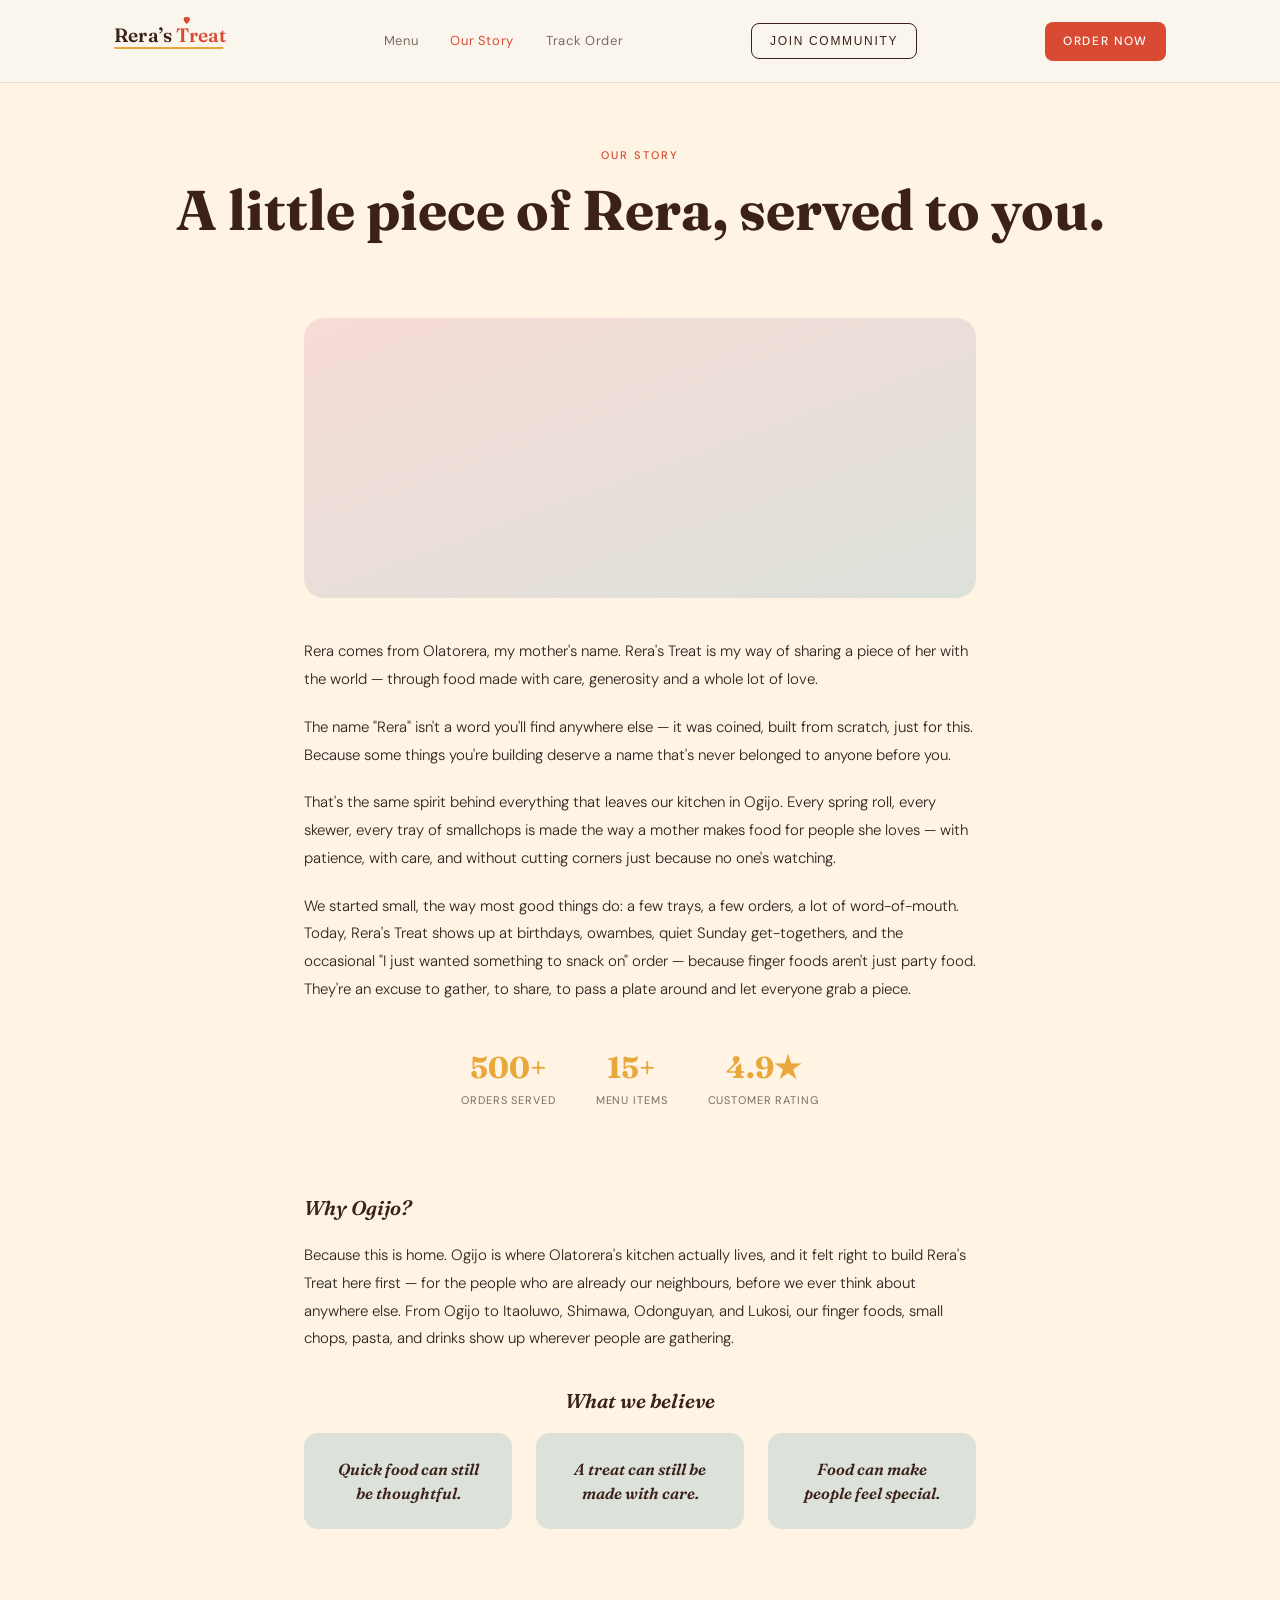
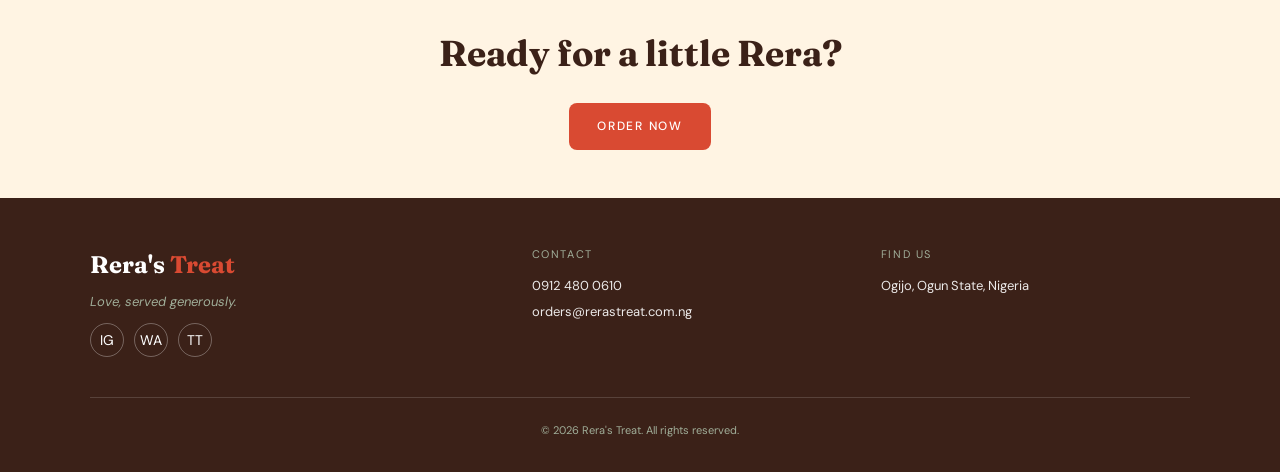
==== about.html @ f04b43b7 "Update logo/favicon to new brand mark and point API calls at Render Site was calling the retired Rai" ====
<!DOCTYPE html>
<html lang="en">
<head>
<!-- Google tag (gtag.js) -->
<script async src="https://www.googletagmanager.com/gtag/js?id=G-MVVD33NMMS"></script>
<script>
  window.dataLayer = window.dataLayer || [];
  function gtag(){dataLayer.push(arguments);}
  gtag('js', new Date());

  gtag('config', 'G-MVVD33NMMS');
</script>
<meta charset="UTF-8">
<meta name="viewport" content="width=device-width, initial-scale=1.0">
<title>Our Story — Rera's Treat</title>
<link rel="icon" type="image/svg+xml" href="favicon.svg">
<link href="https://fonts.googleapis.com/css2?family=Fraunces:wght@500;600;700&family=DM+Sans:wght@300;400;500;600&display=swap" rel="stylesheet">
<link rel="stylesheet" href="style.css">
<style>
  .about-hero{padding:4rem 1.5rem 2rem;text-align:center}
  .about-hero-title{font-size:clamp(36px,6vw,56px);font-weight:700;color:var(--green)}
  .story-wrap{max-width:720px;margin:0 auto;padding:2rem 1.5rem 5rem}
  .story-visual{background:linear-gradient(160deg,var(--pale-o),var(--pale-g));border-radius:20px;height:280px;margin-bottom:2.5rem}
  .story-body p{color:var(--black);font-size:15px;margin-bottom:1.25rem;font-weight:300;line-height:1.85}
  .story-placeholder{background:var(--pale-o);border:1px dashed var(--orange);border-radius:12px;padding:1.5rem;color:var(--muted);font-size:13px;font-style:italic}
  .stat-row{display:flex;gap:2.5rem;justify-content:center;margin-top:2.5rem}
  .stat-num{font-family:'Fraunces',serif;font-size:30px;color:var(--gold);font-weight:700;text-align:center}
  .stat-label{font-size:11px;color:var(--muted);letter-spacing:.08em;text-transform:uppercase;text-align:center}

  .believe-row{display:grid;grid-template-columns:repeat(3,1fr);gap:1.5rem;margin-top:1rem}
  .believe-card{background:var(--pale-g);border-radius:14px;padding:1.5rem;text-align:center}
  .believe-card p{font-family:'Fraunces',serif;font-style:italic;font-size:16px;color:var(--green);font-weight:600;line-height:1.5}
  @media(max-width:720px){.believe-row{grid-template-columns:1fr}}

  .closing-cta{text-align:center;padding:1rem 1.5rem 0}
  .closing-cta h2{font-size:clamp(26px,4vw,36px);color:var(--green);margin-bottom:1.25rem}

  /* Community modal */
  .community-overlay{position:fixed;inset:0;background:rgba(31,26,20,.55);display:none;align-items:center;justify-content:center;z-index:100;padding:1.5rem}
  .community-overlay.show{display:flex}
  .community-modal{background:#fff;border-radius:16px;padding:2rem;width:min(92%,460px);max-height:88vh;overflow-y:auto;position:relative}
  .community-close{position:absolute;top:14px;right:16px;background:none;border:none;font-size:20px;color:var(--muted);cursor:pointer;line-height:1}
  .community-title{font-family:'Fraunces',serif;font-size:26px;font-weight:600;color:var(--green);margin-bottom:.75rem}
  .community-intro{font-size:13px;color:var(--muted);line-height:1.7;margin-bottom:1.5rem}
  .community-error{background:#FCEAEA;border:1px solid #E7A9A9;color:#A23B3B;font-size:12px;border-radius:8px;padding:10px 12px;margin-bottom:1rem;display:none}
  .community-error.show{display:block}
  .community-success-icon{width:52px;height:52px;border-radius:50%;background:var(--pale-g);color:var(--green);font-size:24px;display:flex;align-items:center;justify-content:center;margin:0 auto 1rem}
  .community-form-group{margin-bottom:1.1rem}
  .community-label{display:block;font-size:11px;letter-spacing:.12em;text-transform:uppercase;color:var(--muted);font-weight:500;margin-bottom:6px}
  .community-input{width:100%;background:#fff;border:1px solid var(--border);border-radius:8px;padding:11px 14px;font-family:'DM Sans',sans-serif;font-size:13px;color:var(--black);transition:border-color .2s;outline:none}
  .community-input:focus{border-color:var(--orange)}
  .community-btn{width:100%;background:var(--orange);color:#fff;border:none;border-radius:8px;padding:14px;font-family:'DM Sans',sans-serif;font-size:11px;letter-spacing:.18em;text-transform:uppercase;font-weight:500;cursor:pointer;transition:background .2s,transform .2s;margin-top:.5rem}
  .community-btn:hover{background:var(--orange-dark);transform:translateY(-1px)}
  .community-btn:disabled{opacity:.6;cursor:not-allowed}
</style>
</head>
<body>

<nav>
  <div class="nav-inner">
    <a href="index.html" class="logo">
      <svg viewBox="0 0 220 62" height="40" role="img" aria-label="Rera's Treat">
        <path d="M108 5 C108 2.3 110.5 0.6 112.8 2.4 C115.1 0.6 117.6 2.3 117.6 5 C117.6 8.2 112.8 12.5 112.8 12.5 C112.8 12.5 108 8.2 108 5Z" fill="#D94A32"/>
        <text x="0" y="40" font-family="'Fraunces', Georgia, serif" font-size="30" font-weight="600" letter-spacing="0.3"><tspan fill="#3B2118">Rera&#8217;s </tspan><tspan fill="#D94A32">Treat</tspan></text>
        <rect x="0" y="48" width="170" height="3" rx="1.5" fill="#E9A83B"/>
      </svg>
    </a>
    <div class="nav-links">
      <a href="menu.html">Menu</a>
      <a href="about.html" class="active">Our Story</a>
      <a href="track-order.html">Track Order</a>
    </div>
    <button type="button" class="btn btn-outline" style="padding:10px 18px" data-open-community>Join Community</button>
    <a href="menu.html" class="btn btn-primary" style="padding:10px 18px">Order Now</a>
  </div>
</nav>

<section class="about-hero">
  <div class="eyebrow">Our Story</div>
  <h1 class="about-hero-title">A little piece of Rera, served to you.</h1>
</section>

<section class="story-wrap">
  <!-- A real photo of Rera's mother, or her kitchen/cooking, would be far more
       powerful here than a stock image — drop one in as images/olatorera.jpg
       and it'll automatically replace this placeholder (see script below). -->
  <div class="story-visual" data-photo="images/olatorera.jpg"></div>
  <div class="story-body">
    <p>Rera comes from Olatorera, my mother's name. Rera's Treat is my way of sharing a piece of her with the world — through food made with care, generosity and a whole lot of love.</p>

    <p>The name "Rera" isn't a word you'll find anywhere else — it was coined, built from scratch, just for this. Because some things you're building deserve a name that's never belonged to anyone before you.</p>

    <p>That's the same spirit behind everything that leaves our kitchen in Ogijo. Every spring roll, every skewer, every tray of smallchops is made the way a mother makes food for people she loves — with patience, with care, and without cutting corners just because no one's watching.</p>

    <p>We started small, the way most good things do: a few trays, a few orders, a lot of word-of-mouth. Today, Rera's Treat shows up at birthdays, owambes, quiet Sunday get-togethers, and the occasional "I just wanted something to snack on" order — because finger foods aren't just party food. They're an excuse to gather, to share, to pass a plate around and let everyone grab a piece.</p>
  </div>

  <div class="stat-row">
    <div><div class="stat-num">500+</div><div class="stat-label">Orders Served</div></div>
    <div><div class="stat-num">15+</div><div class="stat-label">Menu Items</div></div>
    <div><div class="stat-num">4.9★</div><div class="stat-label">Customer Rating</div></div>
  </div>
</section>

<section class="story-wrap" style="padding-top:0">
  <div class="story-body">
    <p style="font-family:'Fraunces',serif;font-style:italic;font-size:20px;color:var(--green);font-weight:600;margin-bottom:1rem">Why Ogijo?</p>
    <p>Because this is home. Ogijo is where Olatorera's kitchen actually lives, and it felt right to build Rera's Treat here first — for the people who are already our neighbours, before we ever think about anywhere else. From Ogijo to Itaoluwo, Shimawa, Odonguyan, and Lukosi, our finger foods, small chops, pasta, and drinks show up wherever people are gathering.</p>
  </div>

  <p style="font-family:'Fraunces',serif;font-style:italic;font-size:20px;color:var(--green);font-weight:600;margin:2rem 0 1rem;text-align:center">What we believe</p>
  <div class="believe-row">
    <div class="believe-card"><p>Quick food can still be thoughtful.</p></div>
    <div class="believe-card"><p>A treat can still be made with care.</p></div>
    <div class="believe-card"><p>Food can make people feel special.</p></div>
  </div>
</section>

<section class="closing-cta">
  <h2>Ready for a little Rera?</h2>
  <a href="menu.html" class="btn btn-primary">Order Now</a>
</section>

<footer>
  <div class="footer-inner">
    <div>
      <div class="footer-brand">Rera's <span style="color:var(--orange)">Treat</span></div>
      <div class="footer-slogan">Love, served generously.</div>
      <div class="footer-socials">
        <a class="footer-social-btn" href="https://www.instagram.com/rerastreats" target="_blank" title="Instagram">IG</a>
        <a class="footer-social-btn" href="https://wa.me/2349124800610" target="_blank" title="WhatsApp">WA</a>
        <a class="footer-social-btn" href="https://www.tiktok.com/@fingerfoodinogijo" target="_blank" title="TikTok">TT</a>
      </div>
    </div>
    <div>
      <div class="footer-col-title">Contact</div>
      <div class="footer-line">0912 480 0610</div>
      <div class="footer-line">orders@rerastreat.com.ng</div>
    </div>
    <div>
      <div class="footer-col-title">Find Us</div>
      <div class="footer-line">Ogijo, Ogun State, Nigeria</div>
    </div>
  </div>
  <div class="footer-bottom">© 2026 Rera's Treat. All rights reserved.</div>
</footer>

<div class="community-overlay" id="communityOverlay">
  <div class="community-modal">
    <button class="community-close" id="communityClose" aria-label="Close">×</button>
    <h3 class="community-title">Join the Rera's Treat Community</h3>
    <p class="community-intro">We're building something for Ogijo — and honestly, it's better built with you than without you. Join the community and be the first to know when we open, get early perks, and help shape what's on the menu.</p>

    <div class="community-error" id="communityError"></div>

    <div id="communitySuccessState" style="display:none;text-align:center">
      <div class="community-success-icon">✓</div>
      <p style="font-size:13px;color:var(--muted)">You're in! Keep an eye on your phone/email — a welcome message is on its way.</p>
    </div>

    <form id="communityForm">
      <div class="community-form-group">
        <label class="community-label">Name</label>
        <input class="community-input" type="text" id="communityName" required>
      </div>
      <div class="community-form-group">
        <label class="community-label">Phone (WhatsApp) or Email</label>
        <input class="community-input" type="text" id="communityContact" placeholder="0912 345 6789 or you@email.com" required>
      </div>
      <div class="community-form-group">
        <label class="community-label">Town</label>
        <select class="community-input" id="communityTown" required>
          <option value="">Select your town</option>
          <option value="OGIJO">Ogijo</option>
          <option value="ITAOLUWO">Itaoluwo</option>
          <option value="SHIMAWA">Shimawa</option>
          <option value="ODONGUYAN">Odonguyan</option>
          <option value="LUKOSI">Lukosi</option>
        </select>
      </div>
      <div class="community-form-group">
        <label class="community-label">What are you most excited to try? (optional)</label>
        <select class="community-input" id="communityMenuInterest">
          <option value="">No preference</option>
          <option value="SMALL_CHOPS">Small chops</option>
          <option value="FINGER_FOODS">Finger foods</option>
          <option value="PASTA">Pasta</option>
          <option value="DRINKS">Drinks</option>
        </select>
      </div>
      <button type="submit" class="community-btn" id="communitySubmit">Join the Community</button>
    </form>
  </div>
</div>

<script>
  // Auto-swap the story visual placeholder for a real photo once one is
  // added to /images (e.g. images/olatorera.jpg).
  document.querySelectorAll('.story-visual[data-photo]').forEach(el => {
    const img = new Image();
    img.onload = () => {
      el.style.backgroundImage = `url('${el.dataset.photo}')`;
      el.style.backgroundSize = 'cover';
      el.style.backgroundPosition = 'center';
    };
    img.src = el.dataset.photo;
  });

  const COMMUNITY_API_ORIGIN = 'https://reraos.onrender.com';

  const communityOverlay = document.getElementById('communityOverlay');
  const communityClose = document.getElementById('communityClose');
  const communityForm = document.getElementById('communityForm');
  const communityError = document.getElementById('communityError');
  const communitySuccessState = document.getElementById('communitySuccessState');
  const communitySubmit = document.getElementById('communitySubmit');

  document.querySelectorAll('[data-open-community]').forEach(btn => {
    btn.addEventListener('click', () => {
      communityOverlay.classList.add('show');
    });
  });

  communityClose.addEventListener('click', () => {
    communityOverlay.classList.remove('show');
  });

  communityOverlay.addEventListener('click', (e) => {
    if (e.target === communityOverlay) communityOverlay.classList.remove('show');
  });

  communityForm.addEventListener('submit', async (e) => {
    e.preventDefault();
    communityError.textContent = '';
    communityError.classList.remove('show');

    const name = document.getElementById('communityName').value.trim();
    const contact = document.getElementById('communityContact').value.trim();
    const town = document.getElementById('communityTown').value;
    const menuInterest = document.getElementById('communityMenuInterest').value;

    if (!name || !contact || !town) {
      communityError.textContent = 'Please fill in your name, contact, and town.';
      communityError.classList.add('show');
      return;
    }

    communitySubmit.disabled = true;
    communitySubmit.textContent = 'Joining…';

    try {
      const res = await fetch(`${COMMUNITY_API_ORIGIN}/community`, {
        method: 'POST',
        headers: { 'Content-Type': 'application/json' },
        body: JSON.stringify({
          name,
          contact,
          town,
          menuInterest: menuInterest || undefined,
        }),
      });

      if (!res.ok) {
        const body = await res.json().catch(() => null);
        throw new Error(body?.message || 'Something went wrong. Please try again.');
      }

      communityForm.style.display = 'none';
      communitySuccessState.style.display = 'block';
    } catch (err) {
      communityError.textContent = err.message || 'Something went wrong. Please try again.';
      communityError.classList.add('show');
    } finally {
      communitySubmit.disabled = false;
      communitySubmit.textContent = 'Join the Community';
    }
  });
</script>

</body>
</html>
---- style.css ----
:root{
  --green:#3B2118;
  --orange:#D94A32;
  --orange-dark:#B23D29;
  --leaf:#A0AE99;
  --pale-g:#DCE1DA;
  --pale-o:#F7DBD6;
  --border:#E5DED2;
  --black:#2B2420;
  --muted:#7A6A60;
  --cream:#FFF4E3;
  --gold:#E9A83B;
}
*{box-sizing:border-box;margin:0;padding:0}
body{font-family:'DM Sans',sans-serif;color:var(--black);background:var(--cream);line-height:1.6}
h1,h2,h3{font-family:'Fraunces',serif;}
a{text-decoration:none;color:inherit}
.wrap{max-width:1100px;margin:0 auto;padding:0 1.5rem}
.eyebrow{font-size:11px;letter-spacing:.18em;text-transform:uppercase;color:var(--orange);font-weight:500}

/* NAV */
nav{position:sticky;top:0;z-index:50;background:rgba(250,246,238,.92);backdrop-filter:blur(6px);border-bottom:1px solid var(--border)}
.nav-inner{max-width:1100px;margin:0 auto;padding:1rem 1.5rem;display:flex;justify-content:space-between;align-items:center}
.logo{font-family:'Fraunces',serif;font-size:22px;font-weight:700;color:var(--green)}
.logo span{color:var(--orange)}
.nav-links{display:flex;gap:2rem;font-size:13px;letter-spacing:.05em}
.nav-links a{color:var(--muted);transition:color .2s}
.nav-links a:hover,.nav-links a.active{color:var(--orange)}

.btn{display:inline-block;padding:14px 28px;border-radius:8px;font-size:12px;letter-spacing:.14em;text-transform:uppercase;font-weight:500;cursor:pointer;transition:.2s;border:none}
.btn-primary{background:var(--orange);color:#fff}
.btn-primary:hover{background:var(--orange-dark);transform:translateY(-1px)}
.btn-outline{background:transparent;border:1px solid var(--green);color:var(--green)}
.btn-outline:hover{background:var(--green);color:#fff}

.section{padding:5rem 1.5rem}
.section-head{text-align:center;max-width:560px;margin:0 auto 3rem}
.section-title{font-size:clamp(30px,5vw,44px);font-weight:600;color:var(--green);margin-top:6px}

/* FOOTER */
footer{background:var(--green);color:#fff;padding:3rem 1.5rem 2rem;margin-top:3rem}
.footer-inner{max-width:1100px;margin:0 auto;display:grid;grid-template-columns:1.3fr 1fr 1fr;gap:2.5rem}
.footer-brand{font-family:'Fraunces',serif;font-size:24px;font-weight:700}
.footer-slogan{color:var(--leaf);font-size:13px;font-style:italic;margin-top:8px;max-width:260px}
.footer-col-title{font-size:11px;letter-spacing:.14em;text-transform:uppercase;color:var(--leaf);margin-bottom:12px}
.footer-line{font-size:13px;color:#fff;opacity:.9;margin-bottom:6px}
.footer-socials{display:flex;gap:10px;margin-top:10px}
.footer-social-btn{width:34px;height:34px;border-radius:50%;border:1px solid rgba(255,255,255,.3);display:flex;align-items:center;justify-content:center;font-size:14px;transition:.2s}
.footer-social-btn:hover{background:var(--orange);border-color:var(--orange)}
.footer-bottom{max-width:1100px;margin:2.5rem auto 0;padding-top:1.5rem;border-top:1px solid rgba(255,255,255,.15);font-size:11px;color:var(--leaf);text-align:center}

@media(max-width:720px){
  .nav-links{display:none}
  .footer-inner{grid-template-columns:1fr;gap:2rem}
}
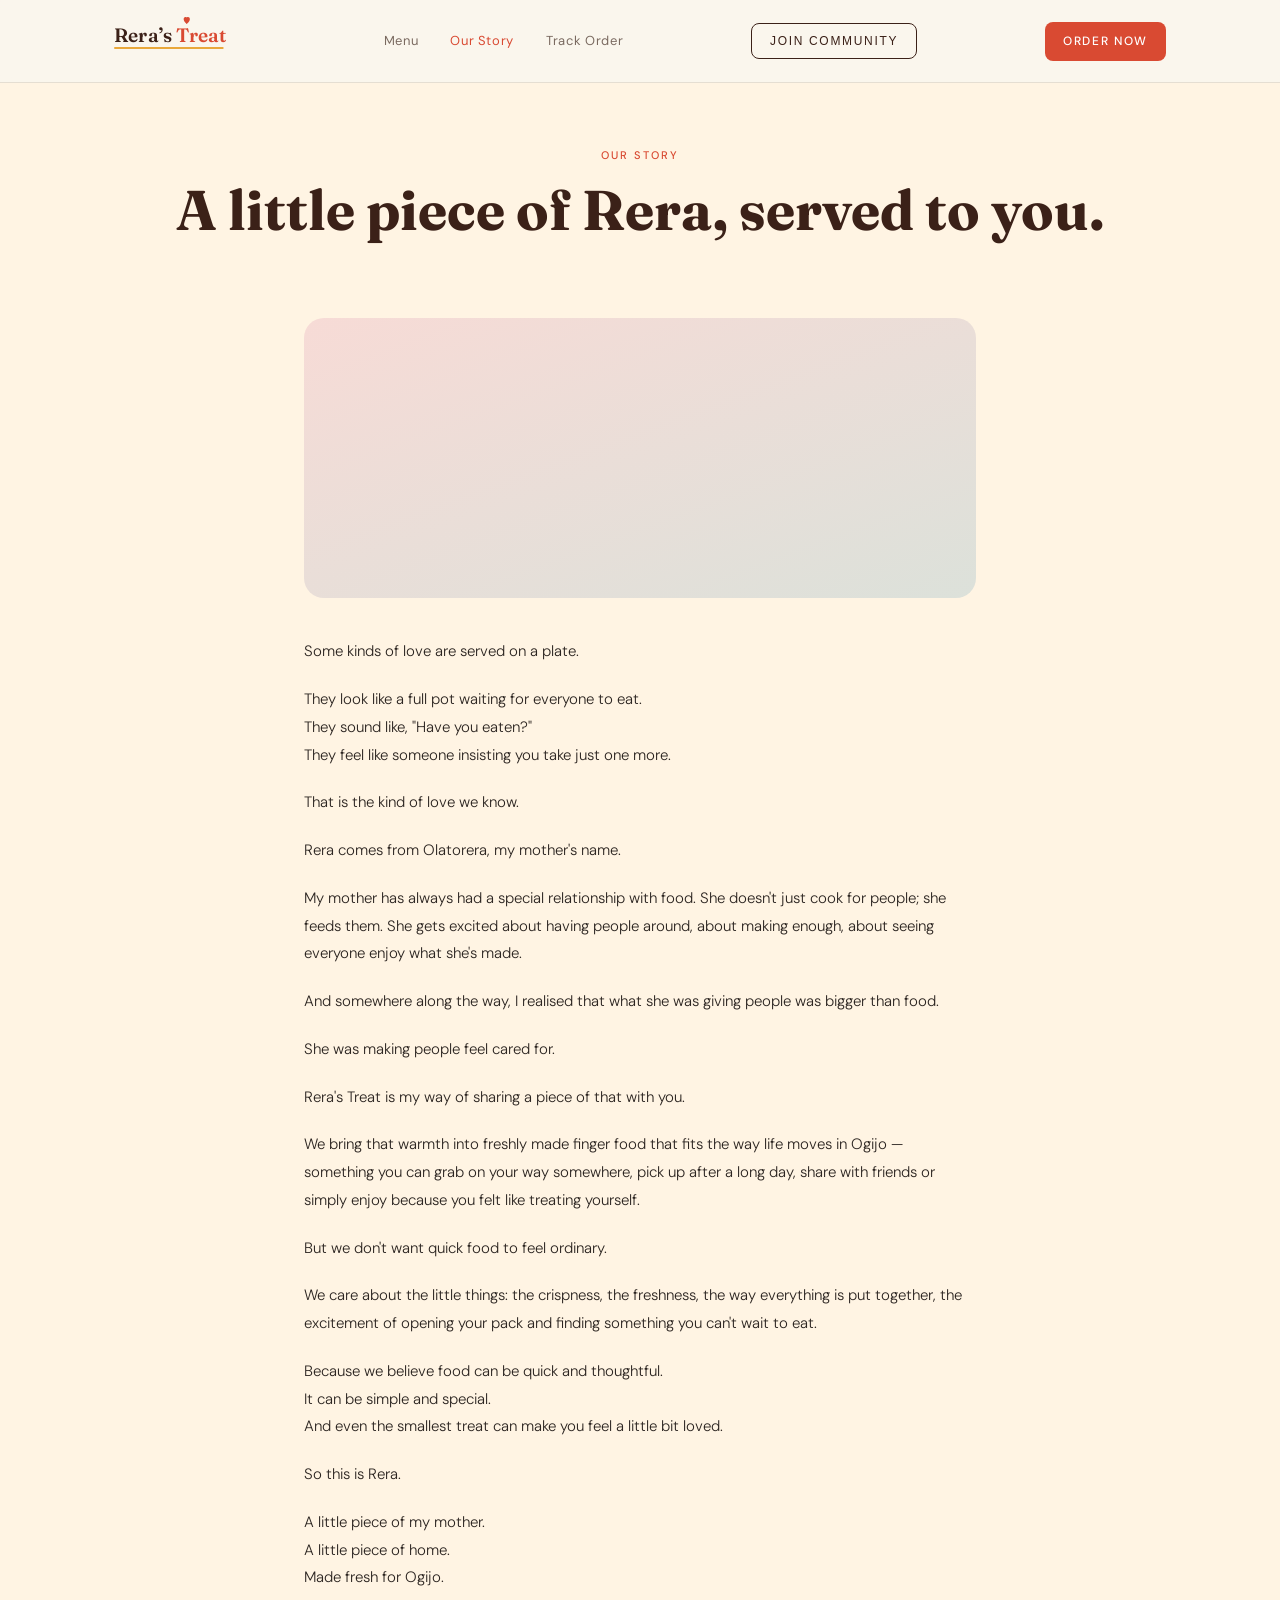
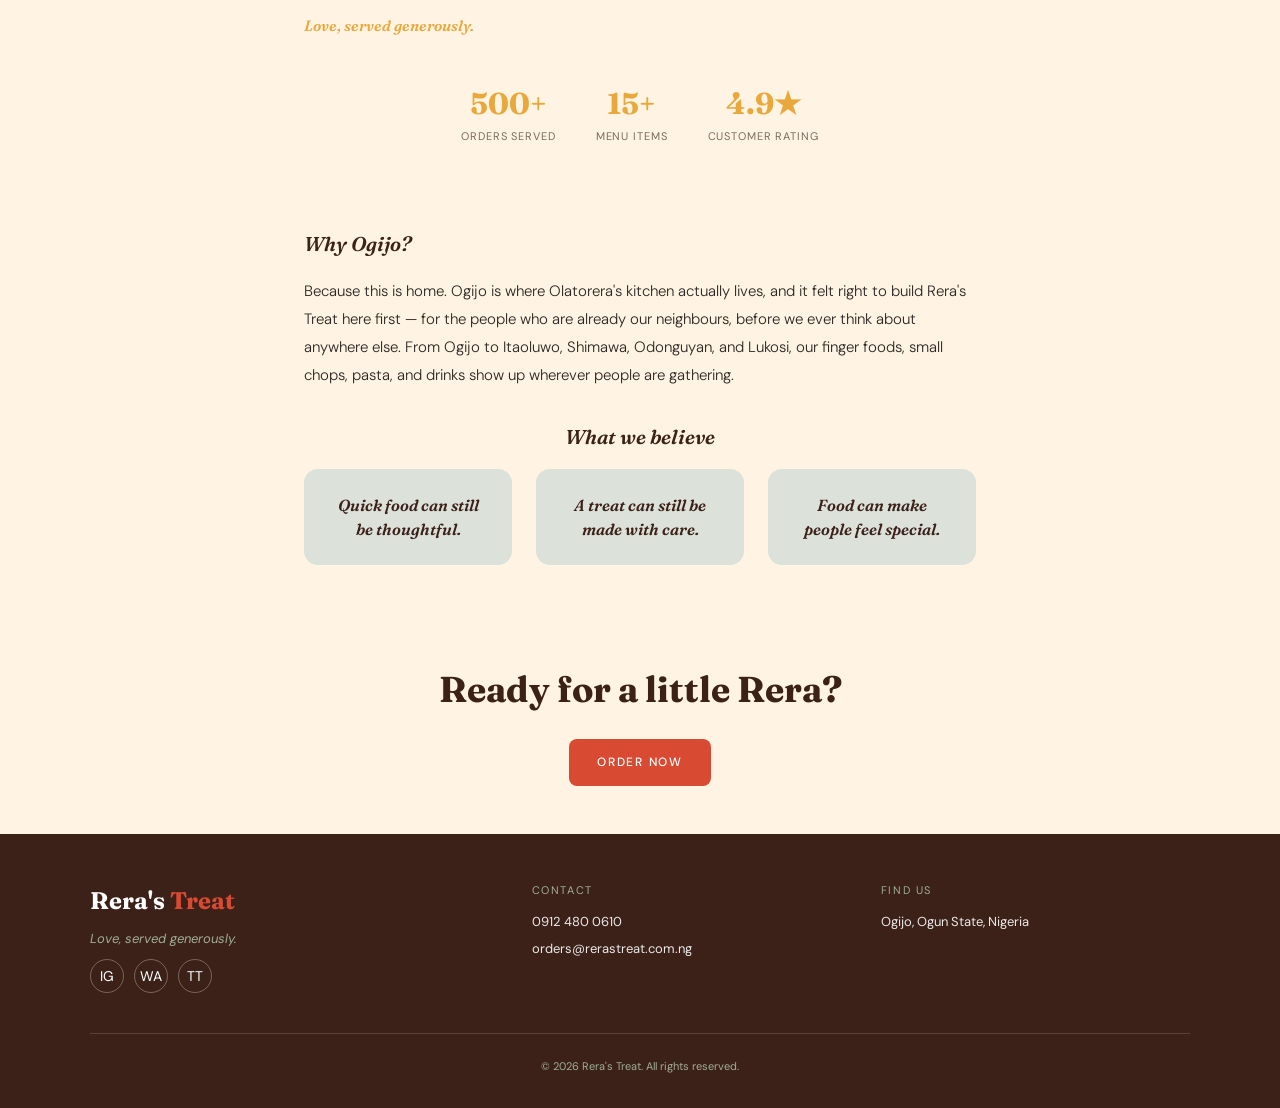
==== commit c75573b4: "Fix RSVP page styling, restructure homepage hero, rewrite Our Story - events.html/feedback.html refe" ====
--- a/about.html
+++ b/about.html
@@ -86,13 +86,41 @@
        and it'll automatically replace this placeholder (see script below). -->
   <div class="story-visual" data-photo="images/olatorera.jpg"></div>
   <div class="story-body">
-    <p>Rera comes from Olatorera, my mother's name. Rera's Treat is my way of sharing a piece of her with the world — through food made with care, generosity and a whole lot of love.</p>
-
-    <p>The name "Rera" isn't a word you'll find anywhere else — it was coined, built from scratch, just for this. Because some things you're building deserve a name that's never belonged to anyone before you.</p>
-
-    <p>That's the same spirit behind everything that leaves our kitchen in Ogijo. Every spring roll, every skewer, every tray of smallchops is made the way a mother makes food for people she loves — with patience, with care, and without cutting corners just because no one's watching.</p>
-
-    <p>We started small, the way most good things do: a few trays, a few orders, a lot of word-of-mouth. Today, Rera's Treat shows up at birthdays, owambes, quiet Sunday get-togethers, and the occasional "I just wanted something to snack on" order — because finger foods aren't just party food. They're an excuse to gather, to share, to pass a plate around and let everyone grab a piece.</p>
+    <p>Some kinds of love are served on a plate.</p>
+
+    <p>They look like a full pot waiting for everyone to eat.<br>
+    They sound like, "Have you eaten?"<br>
+    They feel like someone insisting you take just one more.</p>
+
+    <p>That is the kind of love we know.</p>
+
+    <p>Rera comes from Olatorera, my mother's name.</p>
+
+    <p>My mother has always had a special relationship with food. She doesn't just cook for people; she feeds them. She gets excited about having people around, about making enough, about seeing everyone enjoy what she's made.</p>
+
+    <p>And somewhere along the way, I realised that what she was giving people was bigger than food.</p>
+
+    <p>She was making people feel cared for.</p>
+
+    <p>Rera's Treat is my way of sharing a piece of that with you.</p>
+
+    <p>We bring that warmth into freshly made finger food that fits the way life moves in Ogijo — something you can grab on your way somewhere, pick up after a long day, share with friends or simply enjoy because you felt like treating yourself.</p>
+
+    <p>But we don't want quick food to feel ordinary.</p>
+
+    <p>We care about the little things: the crispness, the freshness, the way everything is put together, the excitement of opening your pack and finding something you can't wait to eat.</p>
+
+    <p>Because we believe food can be quick and thoughtful.<br>
+    It can be simple and special.<br>
+    And even the smallest treat can make you feel a little bit loved.</p>
+
+    <p>So this is Rera.</p>
+
+    <p>A little piece of my mother.<br>
+    A little piece of home.<br>
+    Made fresh for Ogijo.</p>
+
+    <p style="font-family:'Fraunces',serif;font-style:italic;color:var(--gold);font-weight:600">Love, served generously.</p>
   </div>
 
   <div class="stat-row">
@@ -149,7 +177,7 @@
   <div class="community-modal">
     <button class="community-close" id="communityClose" aria-label="Close">×</button>
     <h3 class="community-title">Join the Rera's Treat Community</h3>
-    <p class="community-intro">We're building something for Ogijo — and honestly, it's better built with you than without you. Join the community and be the first to know when we open, get early perks, and help shape what's on the menu.</p>
+    <p class="community-intro">We&rsquo;re bringing a little piece of Rera to Ogijo, and we&rsquo;d love to have you at the table. Join our community to be the first to know when we open, enjoy early treats and perks, and help us decide what we&rsquo;ll be serving.</p>
 
     <div class="community-error" id="communityError"></div>
 
@@ -277,5 +305,6 @@
   });
 </script>
 
+<script src="nav-events.js" defer></script>
 </body>
 </html>
--- a/style.css
+++ b/style.css
@@ -26,6 +26,8 @@
 .nav-links{display:flex;gap:2rem;font-size:13px;letter-spacing:.05em}
 .nav-links a{color:var(--muted);transition:color .2s}
 .nav-links a:hover,.nav-links a.active{color:var(--orange)}
+.nav-event-link{color:var(--orange)!important;font-weight:600;animation:navEventPulse 2.4s ease-in-out infinite}
+@keyframes navEventPulse{0%,100%{opacity:1}50%{opacity:.55}}
 
 .btn{display:inline-block;padding:14px 28px;border-radius:8px;font-size:12px;letter-spacing:.14em;text-transform:uppercase;font-weight:500;cursor:pointer;transition:.2s;border:none}
 .btn-primary{background:var(--orange);color:#fff}
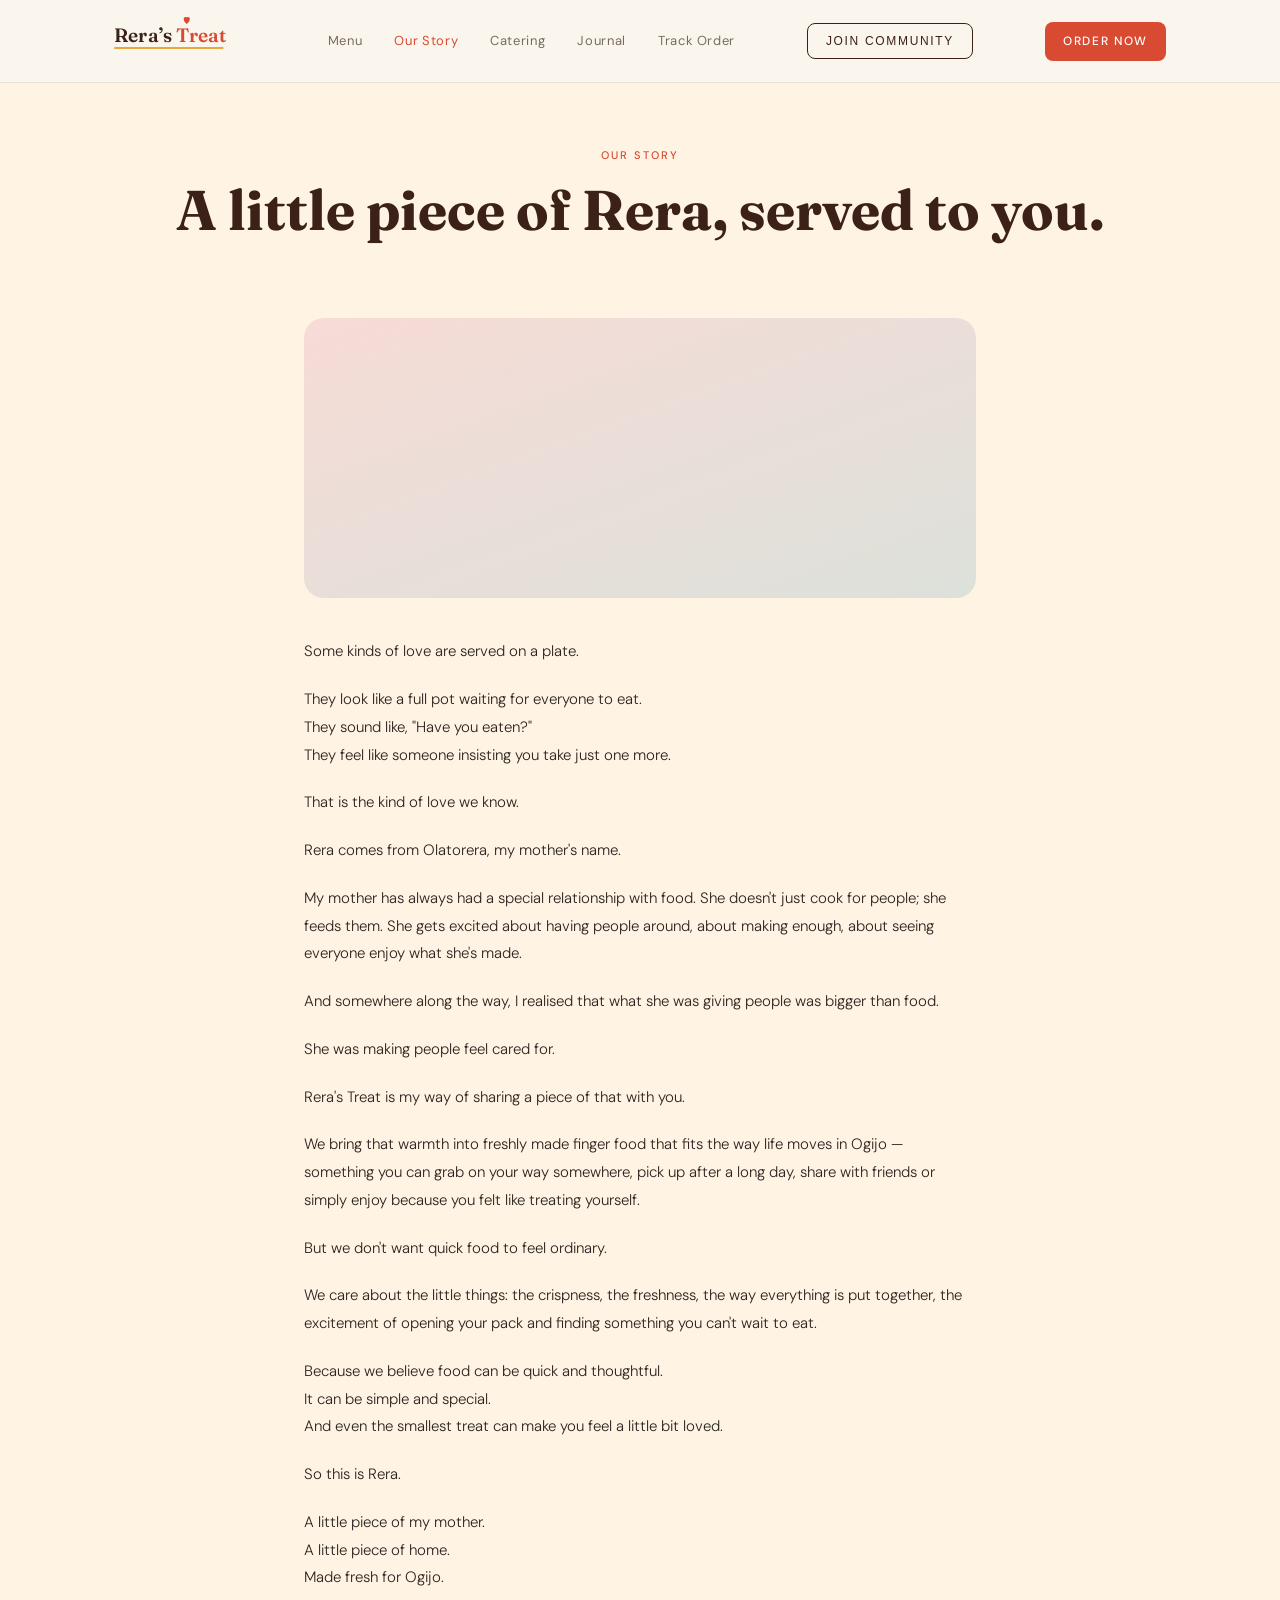
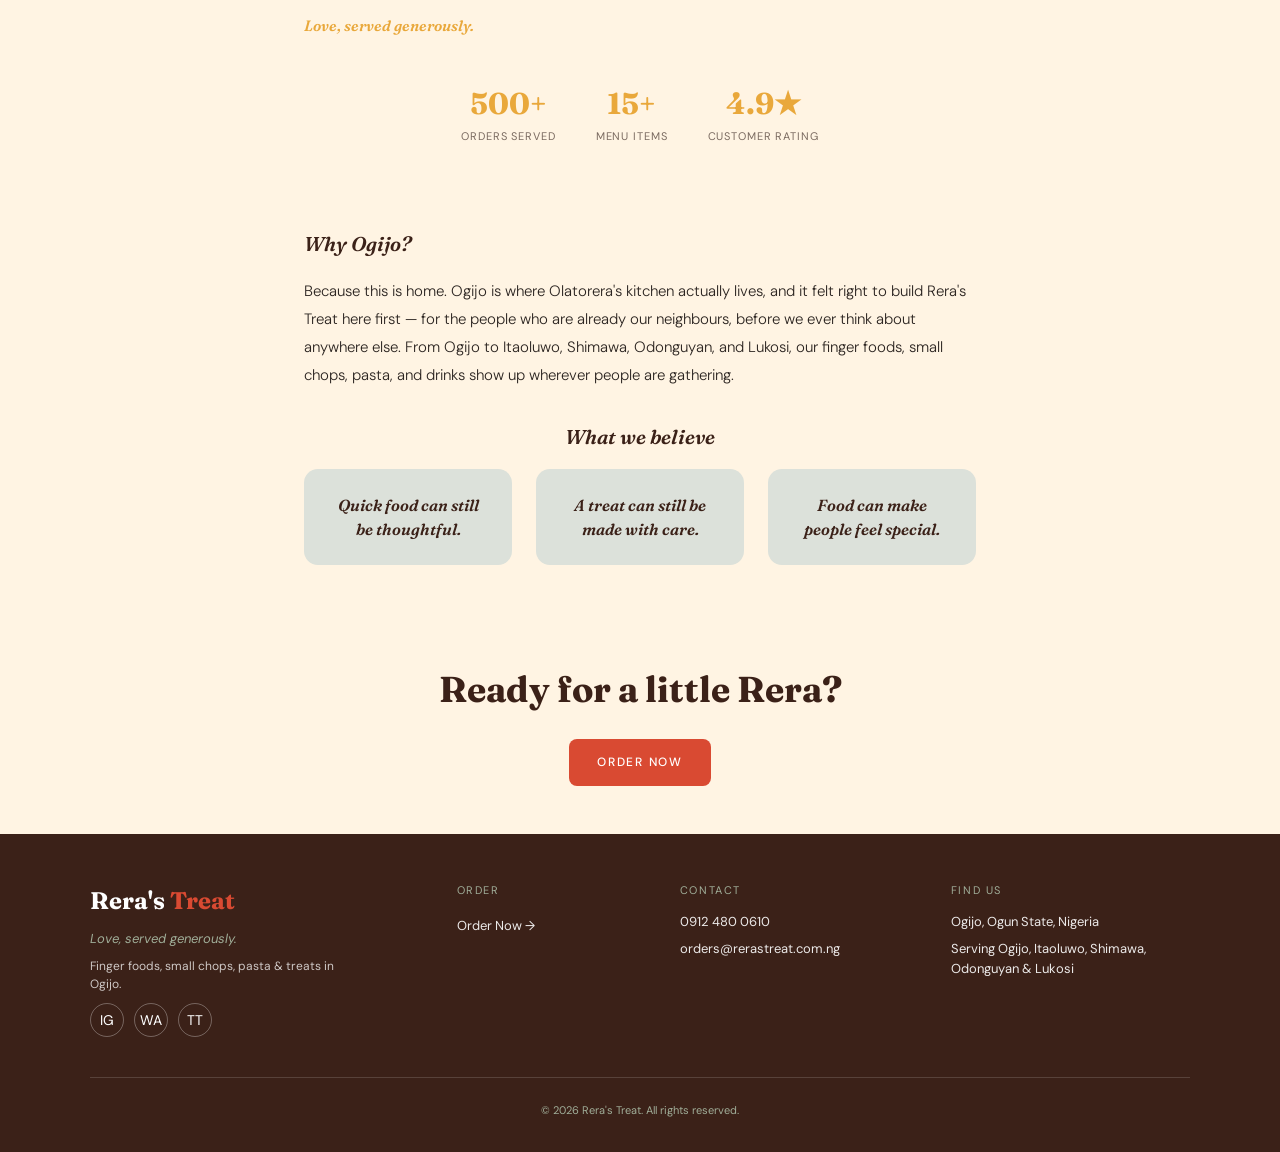
==== commit c62b86f0: "Add public Journal (blog) pages New journal.html handles both /journal (list) and /journal/:slug (de" ====
--- a/about.html
+++ b/about.html
@@ -68,6 +68,8 @@
     <div class="nav-links">
       <a href="menu.html">Menu</a>
       <a href="about.html" class="active">Our Story</a>
+      <a href="catering.html">Catering</a>
+      <a href="journal.html">Journal</a>
       <a href="track-order.html">Track Order</a>
     </div>
     <button type="button" class="btn btn-outline" style="padding:10px 18px" data-open-community>Join Community</button>
@@ -154,6 +156,7 @@
     <div>
       <div class="footer-brand">Rera's <span style="color:var(--orange)">Treat</span></div>
       <div class="footer-slogan">Love, served generously.</div>
+      <p class="footer-desc">Finger foods, small chops, pasta &amp; treats in Ogijo.</p>
       <div class="footer-socials">
         <a class="footer-social-btn" href="https://www.instagram.com/rerastreats" target="_blank" title="Instagram">IG</a>
         <a class="footer-social-btn" href="https://wa.me/2349124800610" target="_blank" title="WhatsApp">WA</a>
@@ -161,6 +164,10 @@
       </div>
     </div>
     <div>
+      <div class="footer-col-title">Order</div>
+      <a class="footer-line" href="/menu.html">Order Now →</a>
+    </div>
+    <div>
       <div class="footer-col-title">Contact</div>
       <div class="footer-line">0912 480 0610</div>
       <div class="footer-line">orders@rerastreat.com.ng</div>
@@ -168,6 +175,7 @@
     <div>
       <div class="footer-col-title">Find Us</div>
       <div class="footer-line">Ogijo, Ogun State, Nigeria</div>
+      <div class="footer-line">Serving Ogijo, Itaoluwo, Shimawa, Odonguyan &amp; Lukosi</div>
     </div>
   </div>
   <div class="footer-bottom">© 2026 Rera's Treat. All rights reserved.</div>
--- a/style.css
+++ b/style.css
@@ -41,11 +41,14 @@
 
 /* FOOTER */
 footer{background:var(--green);color:#fff;padding:3rem 1.5rem 2rem;margin-top:3rem}
-.footer-inner{max-width:1100px;margin:0 auto;display:grid;grid-template-columns:1.3fr 1fr 1fr;gap:2.5rem}
+.footer-inner{max-width:1100px;margin:0 auto;display:grid;grid-template-columns:1.4fr .8fr 1fr 1fr;gap:2rem}
 .footer-brand{font-family:'Fraunces',serif;font-size:24px;font-weight:700}
 .footer-slogan{color:var(--leaf);font-size:13px;font-style:italic;margin-top:8px;max-width:260px}
+.footer-desc{font-size:12px;color:#fff;opacity:.75;margin-top:8px;max-width:260px;line-height:1.5}
 .footer-col-title{font-size:11px;letter-spacing:.14em;text-transform:uppercase;color:var(--leaf);margin-bottom:12px}
 .footer-line{font-size:13px;color:#fff;opacity:.9;margin-bottom:6px}
+.footer-line a, a.footer-line{color:#fff;text-decoration:none}
+.footer-line a:hover, a.footer-line:hover{color:var(--orange)}
 .footer-socials{display:flex;gap:10px;margin-top:10px}
 .footer-social-btn{width:34px;height:34px;border-radius:50%;border:1px solid rgba(255,255,255,.3);display:flex;align-items:center;justify-content:center;font-size:14px;transition:.2s}
 .footer-social-btn:hover{background:var(--orange);border-color:var(--orange)}
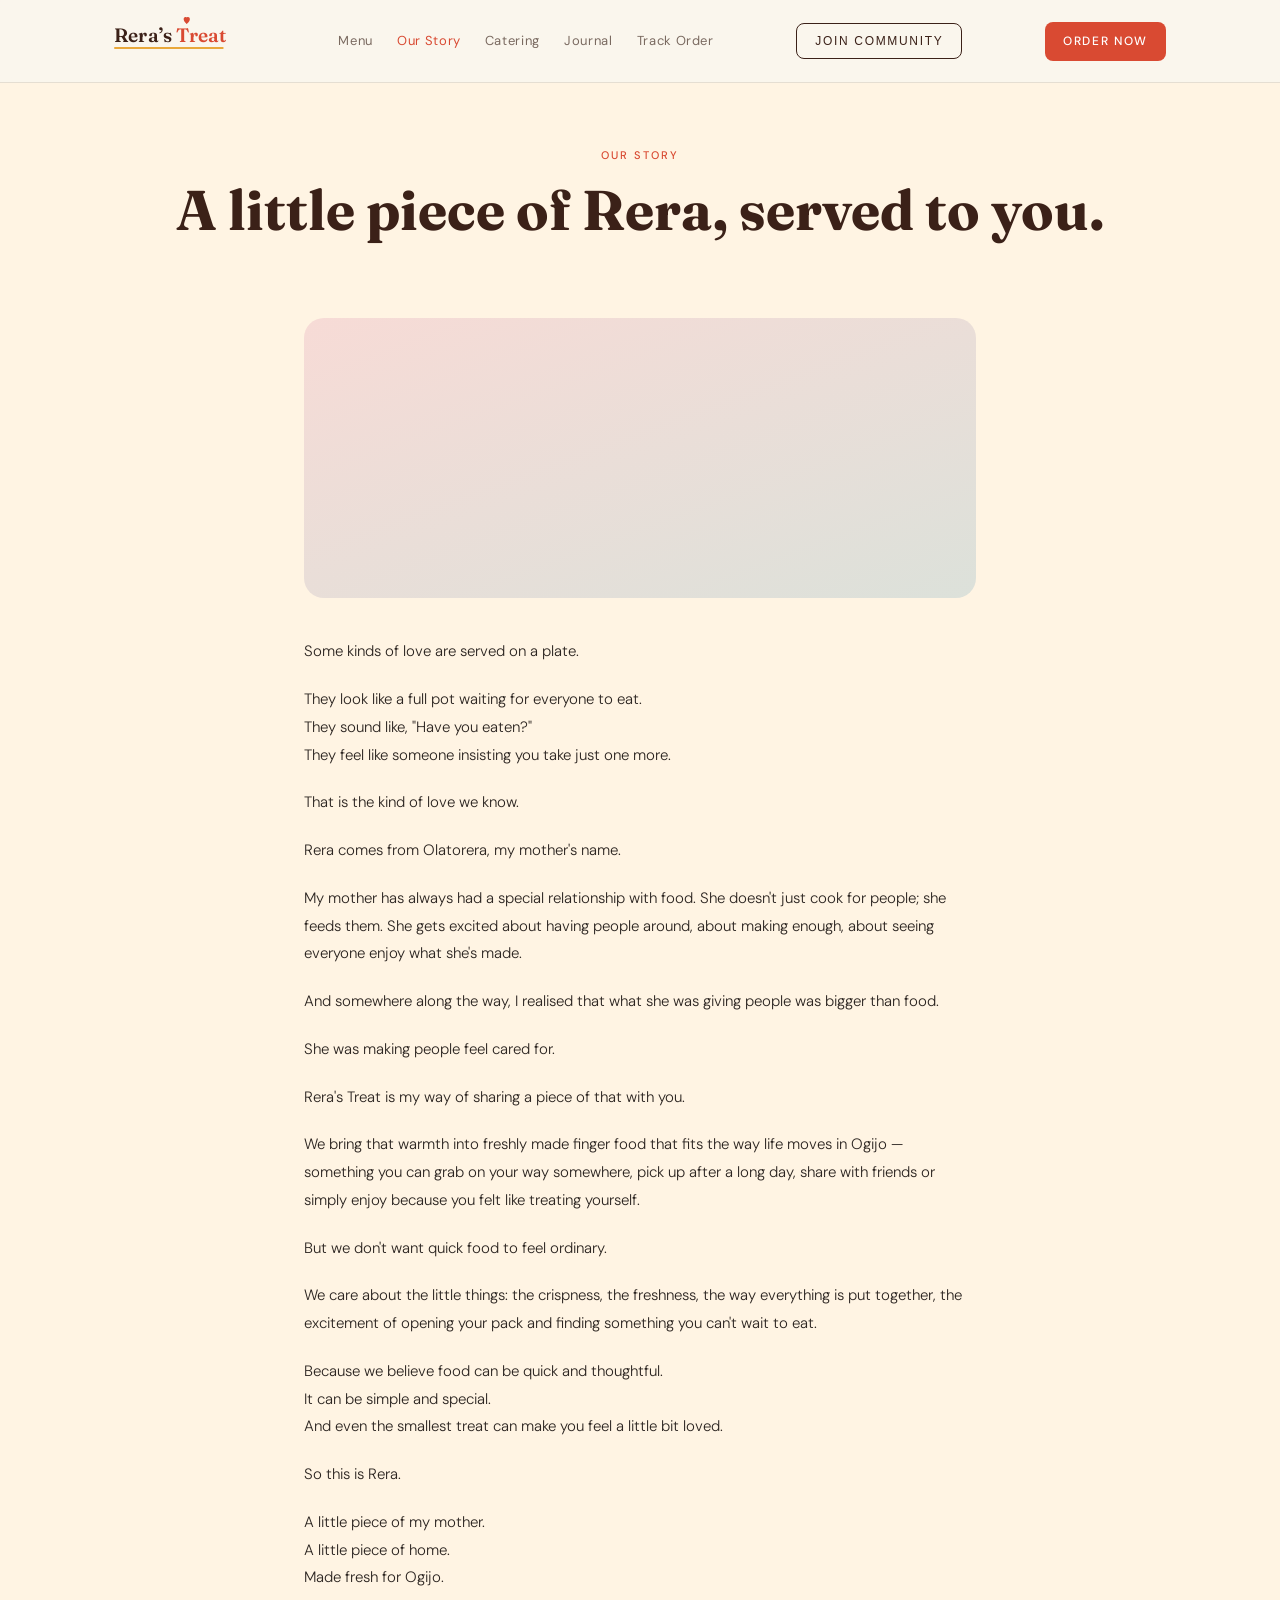
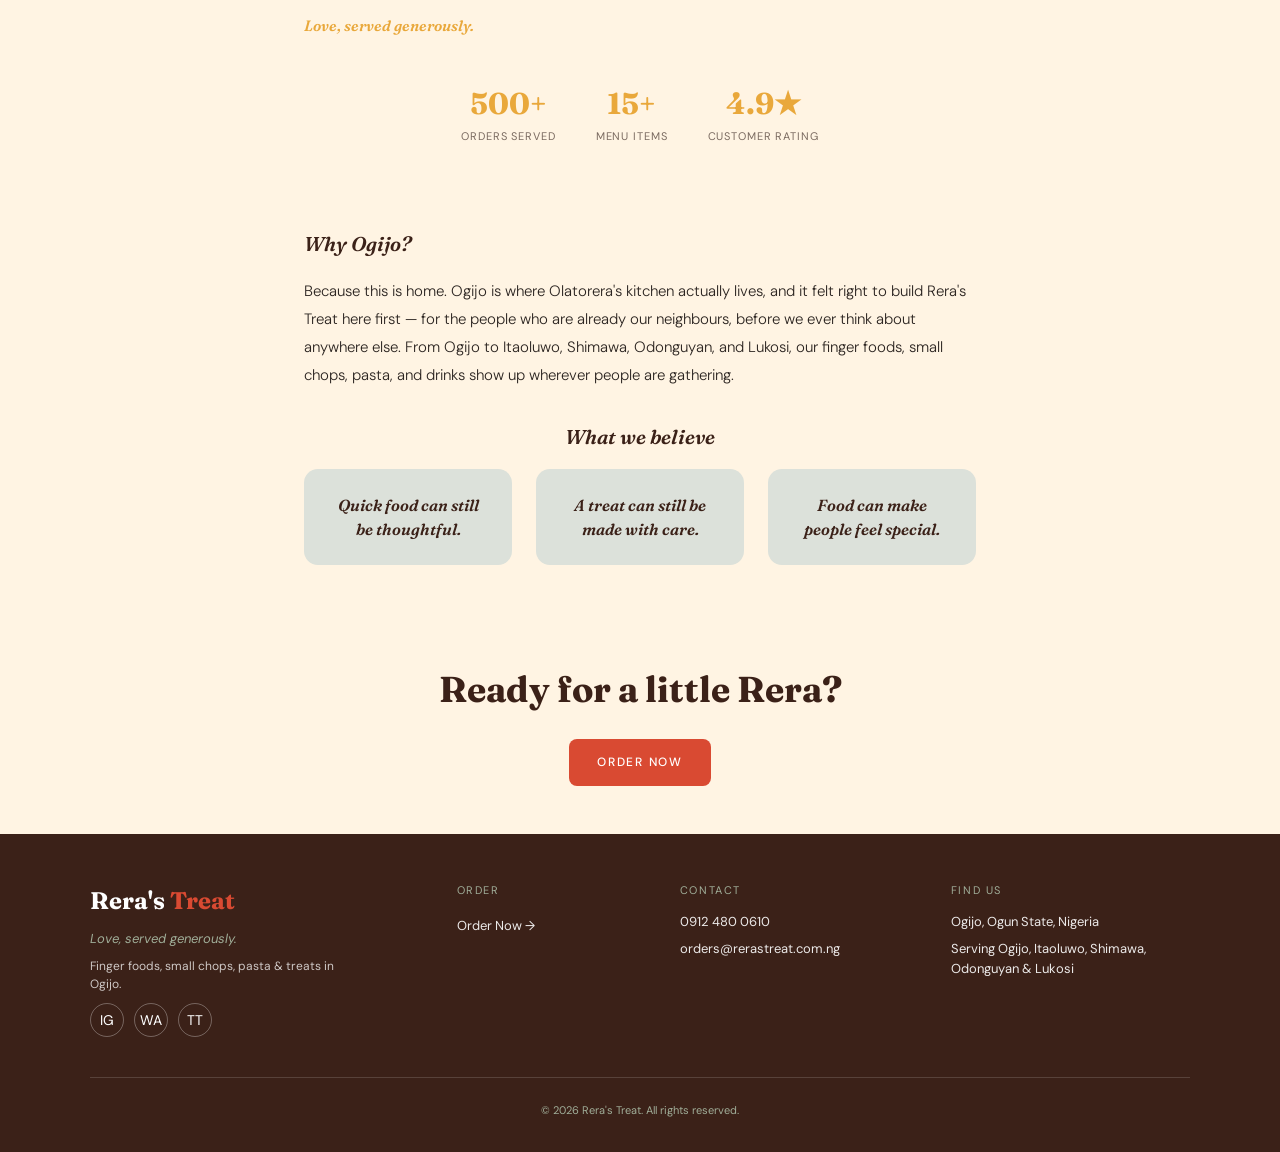
==== commit d9744061: "Add mobile nav menu, declutter event promo link, uncap RSVP guest count The site had no mobile navig" ====
--- a/about.html
+++ b/about.html
@@ -71,7 +71,9 @@
       <a href="catering.html">Catering</a>
       <a href="journal.html">Journal</a>
       <a href="track-order.html">Track Order</a>
-    </div>
+      <button type="button" class="btn btn-outline nav-community-mobile" data-open-community>Join Community</button>
+    </div>
+    <button type="button" class="nav-toggle" aria-label="Menu" aria-expanded="false">&#9776;</button>
     <button type="button" class="btn btn-outline" style="padding:10px 18px" data-open-community>Join Community</button>
     <a href="menu.html" class="btn btn-primary" style="padding:10px 18px">Order Now</a>
   </div>
@@ -313,6 +315,7 @@
   });
 </script>
 
+<script src="nav-toggle.js" defer></script>
 <script src="nav-events.js" defer></script>
 </body>
 </html>
--- a/style.css
+++ b/style.css
@@ -20,14 +20,14 @@
 
 /* NAV */
 nav{position:sticky;top:0;z-index:50;background:rgba(250,246,238,.92);backdrop-filter:blur(6px);border-bottom:1px solid var(--border)}
-.nav-inner{max-width:1100px;margin:0 auto;padding:1rem 1.5rem;display:flex;justify-content:space-between;align-items:center}
-.logo{font-family:'Fraunces',serif;font-size:22px;font-weight:700;color:var(--green)}
+.nav-inner{max-width:1100px;margin:0 auto;padding:1rem 1.5rem;display:flex;flex-wrap:nowrap;justify-content:space-between;align-items:center;gap:1.5rem}
+.logo{flex-shrink:0;font-family:'Fraunces',serif;font-size:22px;font-weight:700;color:var(--green)}
 .logo span{color:var(--orange)}
-.nav-links{display:flex;gap:2rem;font-size:13px;letter-spacing:.05em}
-.nav-links a{color:var(--muted);transition:color .2s}
+.nav-links{display:flex;flex-wrap:nowrap;align-items:center;gap:1.5rem;font-size:13px;letter-spacing:.05em}
+.nav-links a{white-space:nowrap;color:var(--muted);transition:color .2s}
 .nav-links a:hover,.nav-links a.active{color:var(--orange)}
-.nav-event-link{color:var(--orange)!important;font-weight:600;animation:navEventPulse 2.4s ease-in-out infinite}
-@keyframes navEventPulse{0%,100%{opacity:1}50%{opacity:.55}}
+.nav-event-link{display:inline-flex;align-items:center;gap:4px;color:var(--orange)!important;font-weight:600;background:rgba(233,168,59,.14);border-radius:999px;padding:5px 12px;animation:navEventPulse 2.4s ease-in-out infinite}
+@keyframes navEventPulse{0%,100%{opacity:1}50%{opacity:.6}}
 
 .btn{display:inline-block;padding:14px 28px;border-radius:8px;font-size:12px;letter-spacing:.14em;text-transform:uppercase;font-weight:500;cursor:pointer;transition:.2s;border:none}
 .btn-primary{background:var(--orange);color:#fff}
@@ -54,7 +54,22 @@
 .footer-social-btn:hover{background:var(--orange);border-color:var(--orange)}
 .footer-bottom{max-width:1100px;margin:2.5rem auto 0;padding-top:1.5rem;border-top:1px solid rgba(255,255,255,.15);font-size:11px;color:var(--leaf);text-align:center}
 
+.nav-toggle{display:none;background:none;border:none;font-size:22px;line-height:1;color:var(--green);cursor:pointer;padding:4px 2px}
+
+@media(max-width:900px) and (min-width:721px){
+  .nav-event-link{display:none}
+}
+
 @media(max-width:720px){
-  .nav-links{display:none}
+  .nav-toggle{display:block}
+  .nav-links{display:none;flex-direction:column;align-items:flex-start;gap:0;position:absolute;top:100%;left:0;right:0;background:#fff;padding:.5rem 1.5rem 1rem;border-bottom:1px solid var(--border);box-shadow:0 12px 20px rgba(0,0,0,.08)}
+  .nav-links.open{display:flex}
+  .nav-links a{padding:.7rem 0;width:100%;border-bottom:1px solid var(--border)}
+  .nav-links a:last-child{border-bottom:none}
+  .nav-event-link{width:100%;justify-content:center;margin-top:.6rem;border-radius:8px}
+  .nav-inner>[data-open-community]{display:none}
+  .nav-links .nav-community-mobile{display:block;width:100%;text-align:center;margin-top:.75rem}
   .footer-inner{grid-template-columns:1fr;gap:2rem}
 }
+
+.nav-community-mobile{display:none}
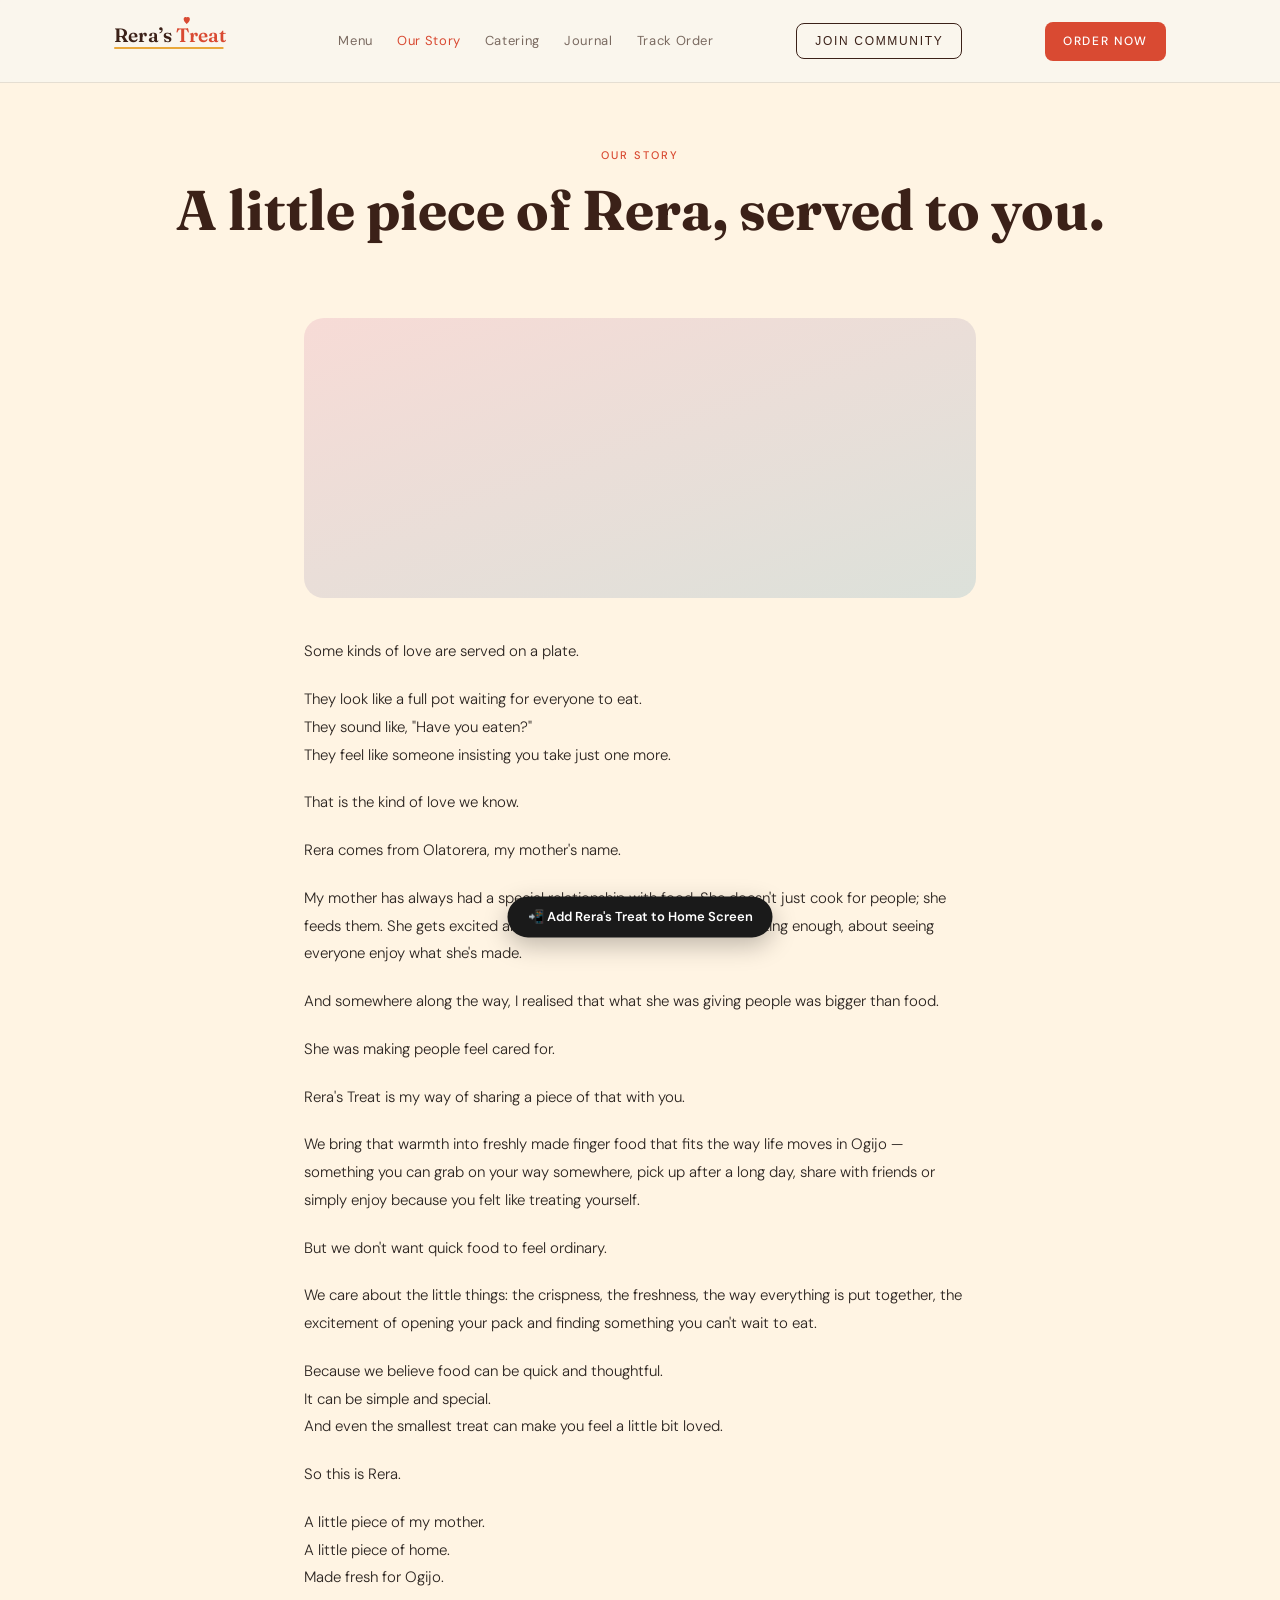
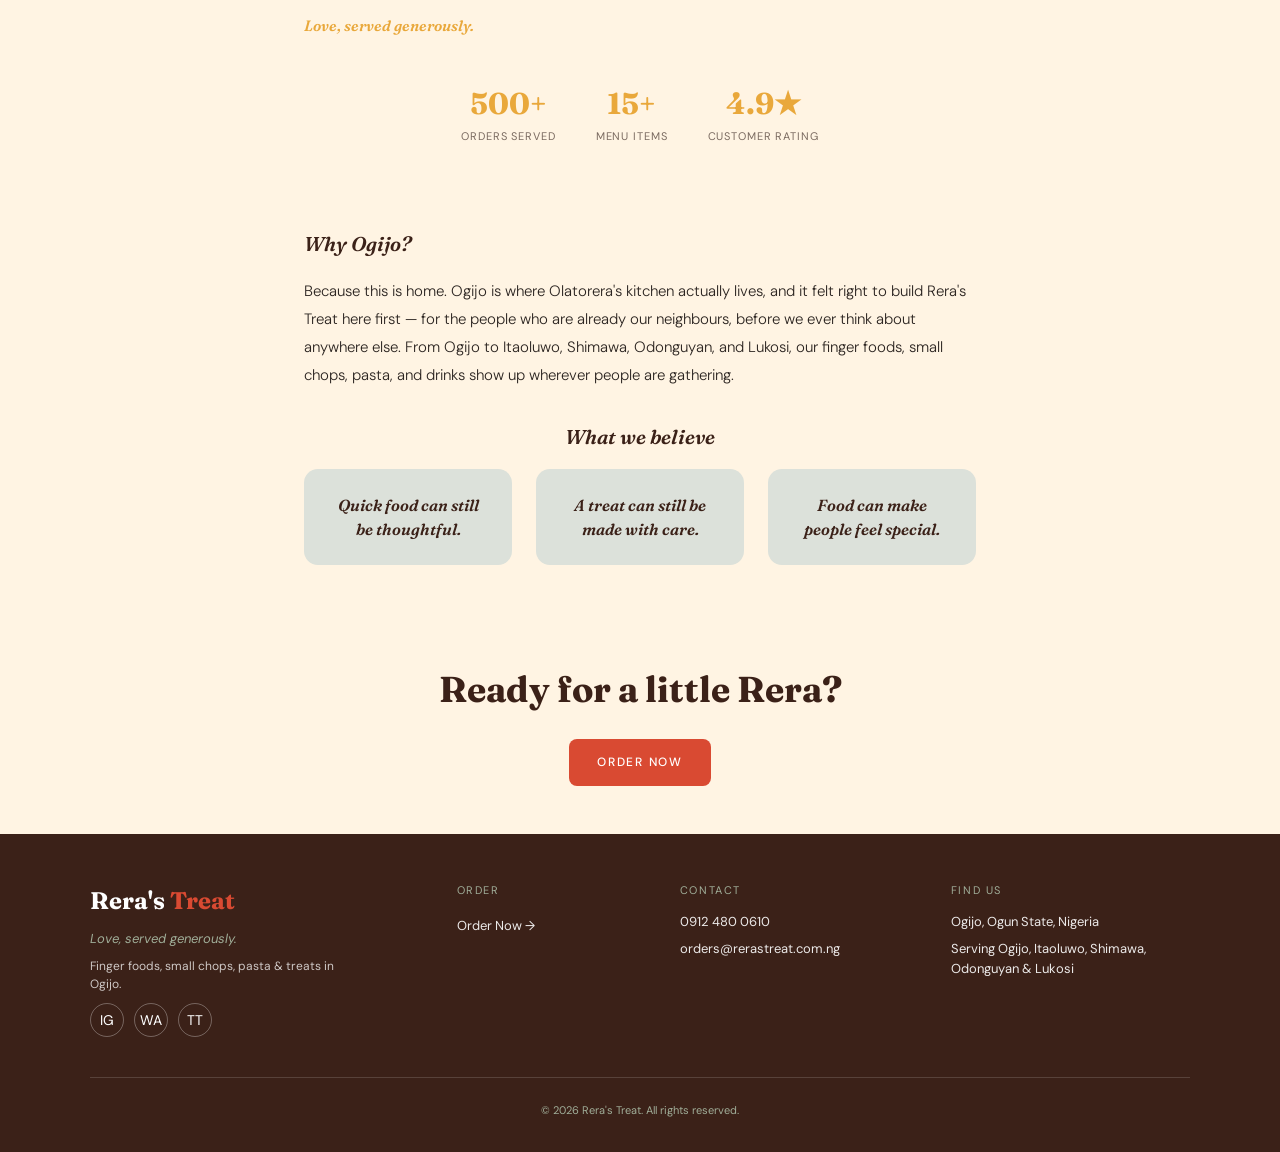
==== commit f9c9f5db: "Add cross-platform install nudge, including an iOS fallback Extracted the menu-only install button i" ====
--- a/about.html
+++ b/about.html
@@ -14,6 +14,12 @@
 <meta name="viewport" content="width=device-width, initial-scale=1.0">
 <title>Our Story — Rera's Treat</title>
 <link rel="icon" type="image/svg+xml" href="favicon.svg">
+<link rel="manifest" href="/manifest.webmanifest">
+<meta name="theme-color" content="#3B2118">
+<link rel="apple-touch-icon" href="/apple-touch-icon.png">
+<meta name="apple-mobile-web-app-capable" content="yes">
+<meta name="apple-mobile-web-app-status-bar-style" content="black-translucent">
+<meta name="apple-mobile-web-app-title" content="Rera's Treat">
 <link href="https://fonts.googleapis.com/css2?family=Fraunces:wght@500;600;700&family=DM+Sans:wght@300;400;500;600&display=swap" rel="stylesheet">
 <link rel="stylesheet" href="style.css">
 <style>
@@ -317,5 +323,11 @@
 
 <script src="nav-toggle.js" defer></script>
 <script src="nav-events.js" defer></script>
+<script>
+  if ('serviceWorker' in navigator) {
+    window.addEventListener('load', () => navigator.serviceWorker.register('/sw.js').catch(() => {}));
+  }
+</script>
+<script src="/install-nudge.js" defer></script>
 </body>
 </html>
